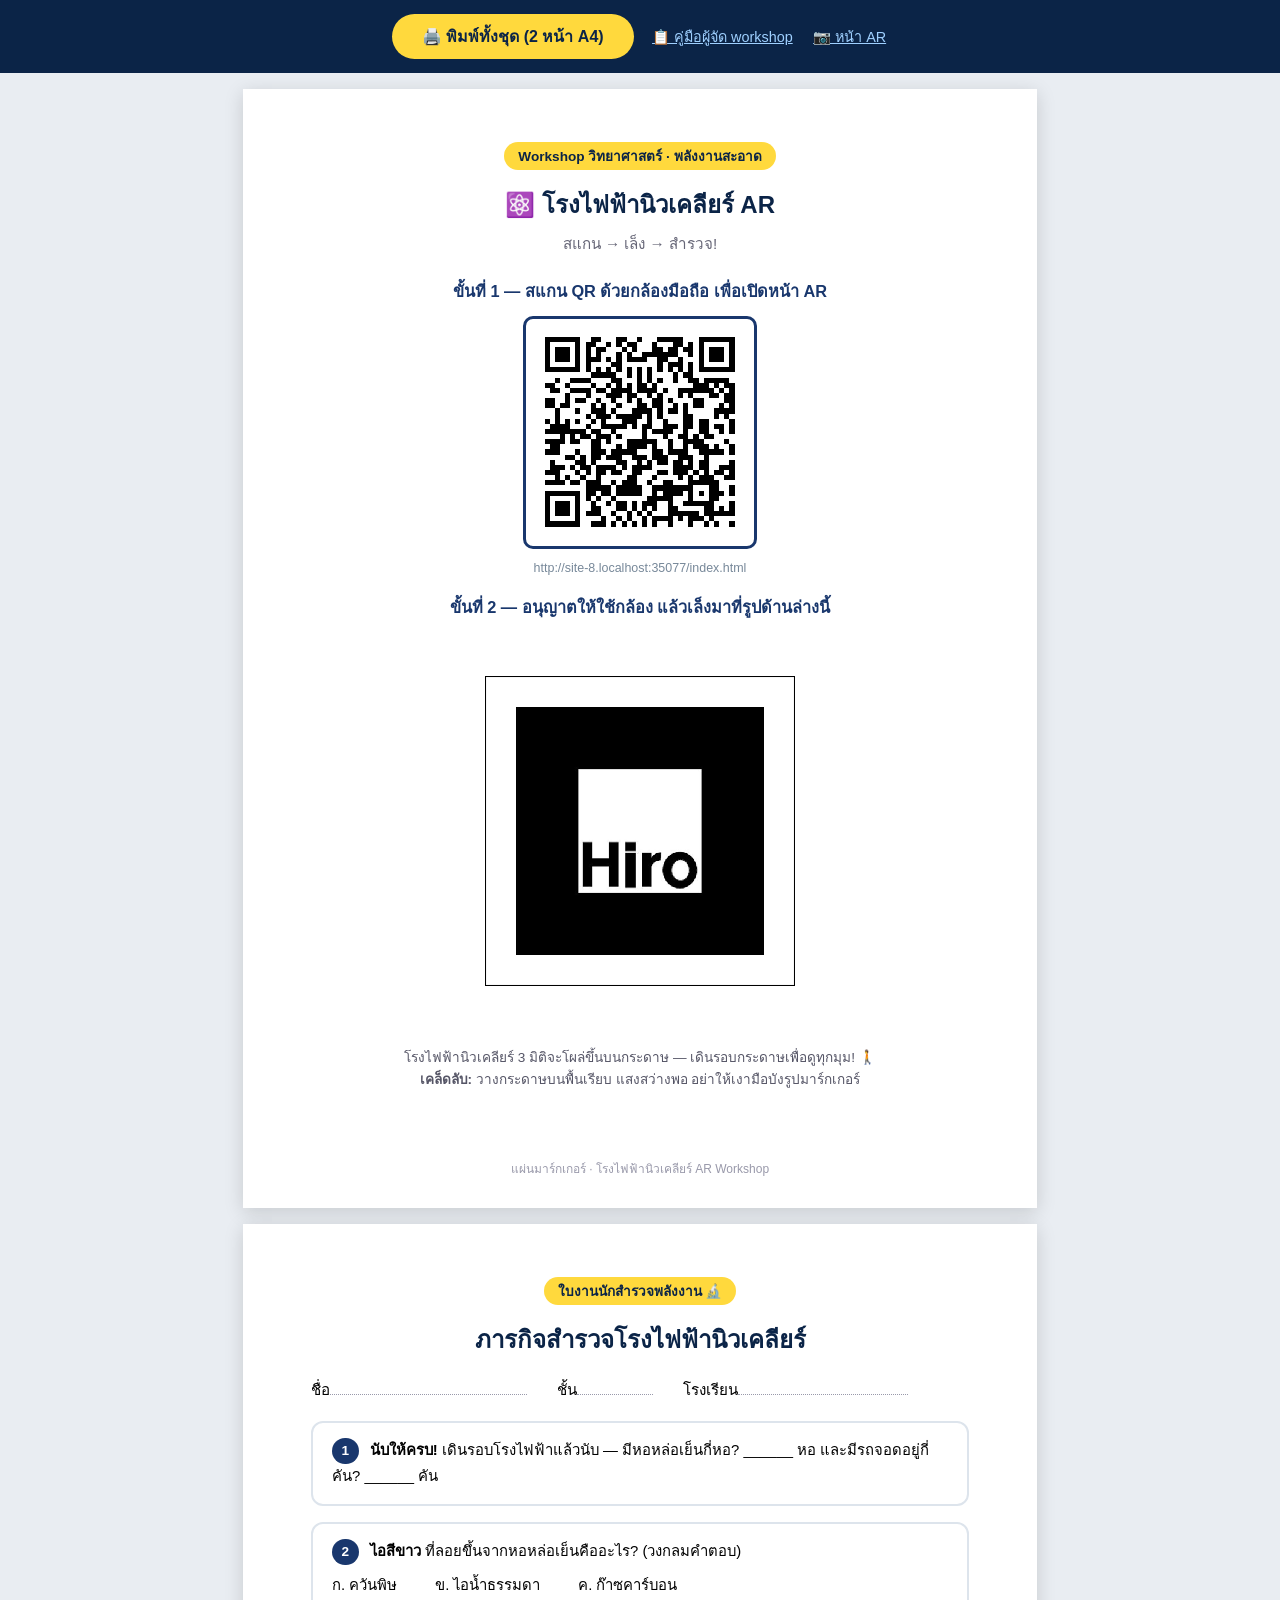
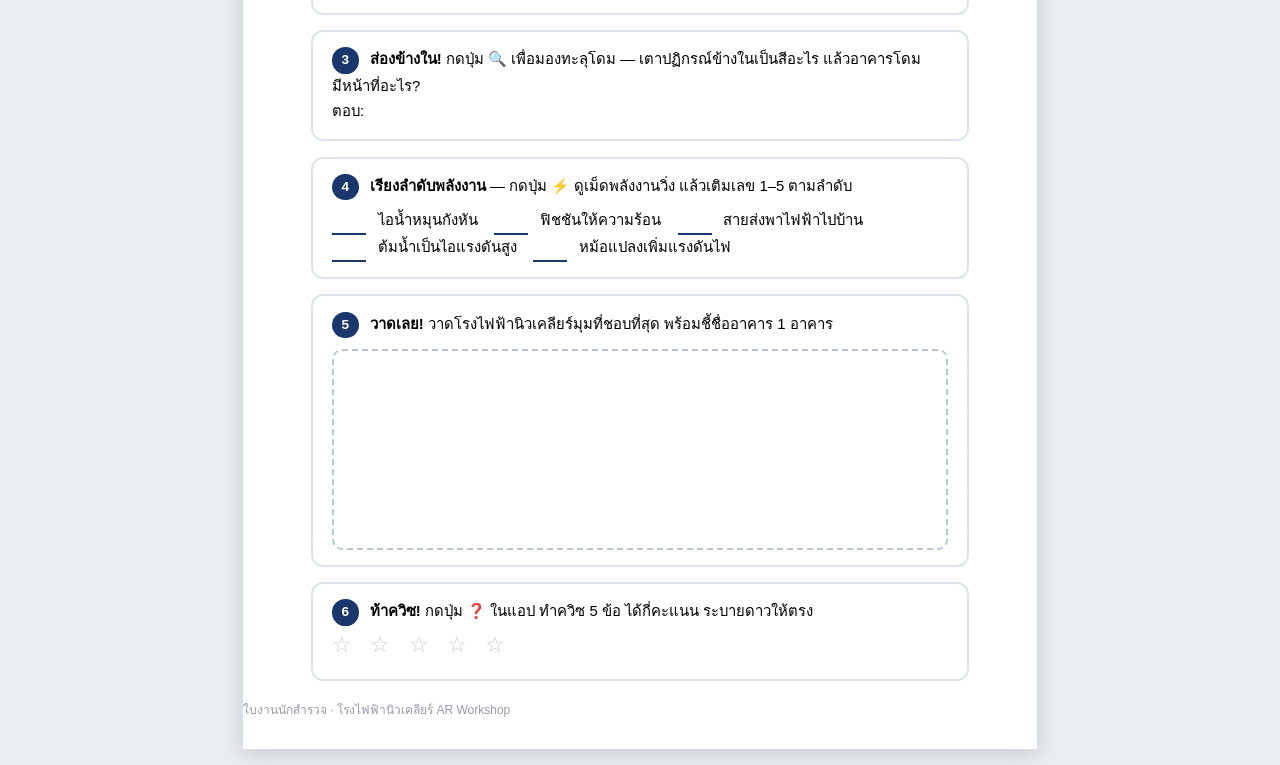
==== print.html @ 05c36715 "AR nuclear power plant science workshop (Thai WebAR) - index.html: marker-based AR experience (A-Fra" ====
<!DOCTYPE html>
<html lang="th">
<head>
  <meta charset="utf-8">
  <meta name="viewport" content="width=device-width, initial-scale=1">
  <title>พิมพ์แผ่นมาร์กเกอร์ + ใบงาน — โรงไฟฟ้านิวเคลียร์ AR</title>
  <script src="libs/qrcode.min.js"></script>
  <style>
    body { margin: 0; font-family: 'Segoe UI', Tahoma, sans-serif; background: #e9edf2; }

    .toolbar { text-align: center; padding: 14px; background: #0b2447; color: #fff; }
    .toolbar button {
      padding: 10px 30px; font-size: 1rem; font-weight: bold; border: none;
      border-radius: 30px; background: #ffd93d; color: #0b2447; cursor: pointer; margin: 0 6px;
    }
    .toolbar a { color: #9fd0ff; font-size: .9rem; margin: 0 8px; }
    .warn {
      max-width: 640px; margin: 12px auto; padding: 12px 16px; border-radius: 10px;
      background: #fff3cd; color: #7a5c00; font-size: .9rem; display: none;
    }

    .sheet {
      width: 210mm; min-height: 296mm; margin: 16px auto; background: #fff;
      box-shadow: 0 4px 18px rgba(0,0,0,.15); box-sizing: border-box;
      padding: 14mm 18mm; text-align: center; page-break-after: always; position: relative;
    }
    .sheet h1 { font-size: 1.5rem; color: #0b2447; margin: 0 0 2mm; }
    .sheet .sub { color: #667; margin: 0 0 6mm; font-size: .95rem; }
    .badge {
      display: inline-block; background: #ffd93d; color: #0b2447; font-weight: bold;
      border-radius: 20px; padding: 3px 14px; font-size: .85rem; margin-bottom: 4mm;
    }
    .step { font-size: 1.02rem; font-weight: bold; color: #19376d; margin: 5mm 0 3mm; }

    #qrcode { display: inline-block; padding: 5mm; border: 3px solid #19376d; border-radius: 10px; }
    #qrcode img, #qrcode canvas { display: block; }
    .url { font-size: .78rem; color: #789; word-break: break-all; margin-top: 2mm; }

    .marker-wrap { display: inline-block; padding: 12mm; background: #fff; } /* ขอบขาวจำเป็นต่อการตรวจจับ */
    .marker-wrap img { width: 82mm; height: 82mm; image-rendering: pixelated; display: block; }
    .note { font-size: .85rem; color: #556; margin-top: 3mm; line-height: 1.65; }
    .footer { position: absolute; bottom: 8mm; left: 0; right: 0; font-size: .75rem; color: #99a; }

    /* ===== ใบงาน ===== */
    .worksheet { text-align: left; }
    .worksheet h1 { text-align: center; }
    .idline { display: flex; gap: 8mm; margin: 5mm 0; font-size: .95rem; }
    .idline .blank { flex: 1; border-bottom: 1.5px dotted #99a; }
    .task {
      border: 2px solid #dde4ec; border-radius: 12px; padding: 4mm 5mm; margin: 4mm 0;
      font-size: .93rem; line-height: 1.7;
    }
    .task b.no {
      display: inline-block; background: #19376d; color: #fff; border-radius: 50%;
      width: 7mm; height: 7mm; text-align: center; line-height: 7mm; margin-right: 3mm; font-size: .85rem;
    }
    .drawbox { border: 2px dashed #b8c4d4; border-radius: 10px; height: 52mm; margin-top: 3mm; }
    .choices span { display: inline-block; margin-right: 10mm; }
    .orderline { margin-top: 2mm; }
    .orderline .slot {
      display: inline-block; width: 9mm; border-bottom: 2px solid #19376d; text-align: center; margin-right: 2mm;
    }
    .starline { font-size: 1.4rem; letter-spacing: 6px; color: #ccc; }

    /* บังคับขนาดหน้ากระดาษ ไม่งั้น margin ของเบราว์เซอร์จะดันเนื้อหาล้นไปหน้าถัดไป */
    @page { size: A4; margin: 0; }
    @media print {
      .toolbar, .warn { display: none !important; }
      body { background: #fff; }
      .sheet { box-shadow: none; margin: 0; height: 296mm; min-height: 0; overflow: hidden; }
      .task { break-inside: avoid; page-break-inside: avoid; }
    }
  </style>
</head>
<body>

  <div class="toolbar">
    <button onclick="window.print()">🖨️ พิมพ์ทั้งชุด (2 หน้า A4)</button>
    <a href="workshop.html">📋 คู่มือผู้จัด workshop</a>
    <a href="index.html">📷 หน้า AR</a>
  </div>
  <div class="warn" id="fileWarn">
    ⚠️ หน้านี้ถูกเปิดจากไฟล์ในเครื่อง (file://) — QR code ที่ได้จะใช้กับมือถือไม่ได้
    กรุณา deploy ขึ้นเว็บก่อน (เช่น Vercel) แล้วเปิดหน้านี้จากลิงก์จริง
  </div>

  <!-- ===== หน้า 1: แผ่นมาร์กเกอร์ ===== -->
  <div class="sheet">
    <div class="badge">Workshop วิทยาศาสตร์ · พลังงานสะอาด</div>
    <h1>⚛️ โรงไฟฟ้านิวเคลียร์ AR</h1>
    <p class="sub">สแกน → เล็ง → สำรวจ!</p>

    <div class="step">ขั้นที่ 1 — สแกน QR ด้วยกล้องมือถือ เพื่อเปิดหน้า AR</div>
    <div id="qrcode"></div>
    <div class="url" id="urlText"></div>

    <div class="step">ขั้นที่ 2 — อนุญาตให้ใช้กล้อง แล้วเล็งมาที่รูปด้านล่างนี้</div>
    <div class="marker-wrap">
      <img src="assets/hiro.png" alt="Hiro AR marker">
    </div>
    <div class="note">
      โรงไฟฟ้านิวเคลียร์ 3 มิติจะโผล่ขึ้นบนกระดาษ — เดินรอบกระดาษเพื่อดูทุกมุม! 🚶<br>
      <b>เคล็ดลับ:</b> วางกระดาษบนพื้นเรียบ แสงสว่างพอ อย่าให้เงามือบังรูปมาร์กเกอร์
    </div>
    <div class="footer">แผ่นมาร์กเกอร์ · โรงไฟฟ้านิวเคลียร์ AR Workshop</div>
  </div>

  <!-- ===== หน้า 2: ใบงานนักสำรวจ ===== -->
  <div class="sheet worksheet">
    <div style="text-align:center"><div class="badge">ใบงานนักสำรวจพลังงาน 🔬</div></div>
    <h1>ภารกิจสำรวจโรงไฟฟ้านิวเคลียร์</h1>
    <div class="idline">
      <span>ชื่อ<span class="blank" style="display:inline-block; width:52mm"></span></span>
      <span>ชั้น<span class="blank" style="display:inline-block; width:20mm"></span></span>
      <span>โรงเรียน<span class="blank" style="display:inline-block; width:45mm"></span></span>
    </div>

    <div class="task">
      <b class="no">1</b><b>นับให้ครบ!</b> เดินรอบโรงไฟฟ้าแล้วนับ — มีหอหล่อเย็นกี่หอ? ______ หอ
      และมีรถจอดอยู่กี่คัน? ______ คัน
    </div>

    <div class="task">
      <b class="no">2</b><b>ไอสีขาว</b> ที่ลอยขึ้นจากหอหล่อเย็นคืออะไร? (วงกลมคำตอบ)
      <div class="choices" style="margin-top:2mm">
        <span>ก. ควันพิษ</span><span>ข. ไอน้ำธรรมดา</span><span>ค. ก๊าซคาร์บอน</span>
      </div>
    </div>

    <div class="task">
      <b class="no">3</b><b>ส่องข้างใน!</b> กดปุ่ม 🔍 เพื่อมองทะลุโดม — เตาปฏิกรณ์ข้างในเป็นสีอะไร
      แล้วอาคารโดมมีหน้าที่อะไร?<br>
      ตอบ: <span class="blank" style="display:inline-block; width:120mm"></span>
    </div>

    <div class="task">
      <b class="no">4</b><b>เรียงลำดับพลังงาน</b> — กดปุ่ม ⚡ ดูเม็ดพลังงานวิ่ง แล้วเติมเลข 1–5 ตามลำดับ
      <div class="orderline">
        <span class="slot">&nbsp;</span> ไอน้ำหมุนกังหัน &nbsp;&nbsp;
        <span class="slot">&nbsp;</span> ฟิชชันให้ความร้อน &nbsp;&nbsp;
        <span class="slot">&nbsp;</span> สายส่งพาไฟฟ้าไปบ้าน<br style="line-height:2.2">
        <span class="slot">&nbsp;</span> ต้มน้ำเป็นไอแรงดันสูง &nbsp;&nbsp;
        <span class="slot">&nbsp;</span> หม้อแปลงเพิ่มแรงดันไฟ
      </div>
    </div>

    <div class="task">
      <b class="no">5</b><b>วาดเลย!</b> วาดโรงไฟฟ้านิวเคลียร์มุมที่ชอบที่สุด พร้อมชี้ชื่ออาคาร 1 อาคาร
      <div class="drawbox"></div>
    </div>

    <div class="task">
      <b class="no">6</b><b>ท้าควิซ!</b> กดปุ่ม ❓ ในแอป ทำควิซ 5 ข้อ ได้กี่คะแนน ระบายดาวให้ตรง
      <div class="starline">☆ ☆ ☆ ☆ ☆</div>
    </div>

    <div class="footer">ใบงานนักสำรวจ · โรงไฟฟ้านิวเคลียร์ AR Workshop</div>
  </div>

  <script>
    var arUrl = new URL('index.html', window.location.href).href;

    if (window.location.protocol === 'file:') {
      document.getElementById('fileWarn').style.display = 'block';
    }

    new QRCode(document.getElementById('qrcode'), {
      text: arUrl,
      width: 190,
      height: 190,
      correctLevel: QRCode.CorrectLevel.H
    });
    document.getElementById('urlText').textContent = arUrl;
  </script>
</body>
</html>
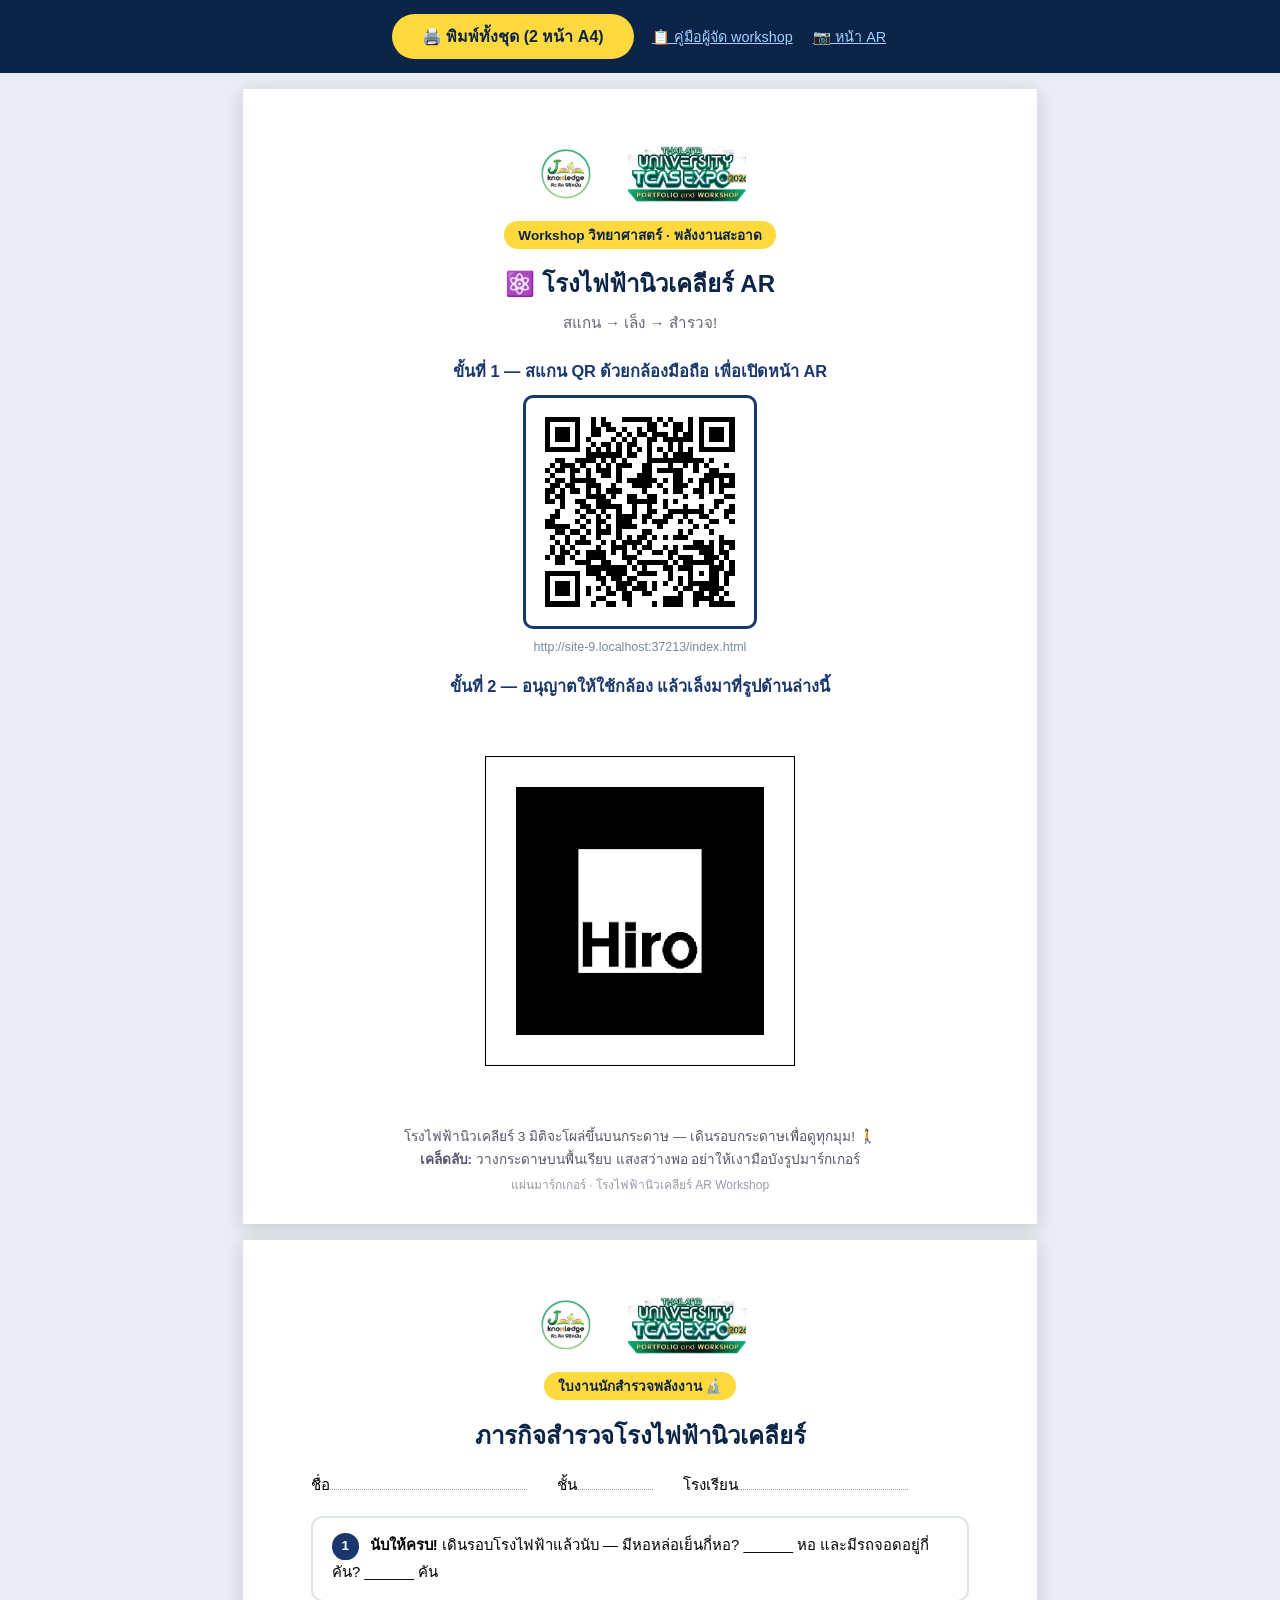
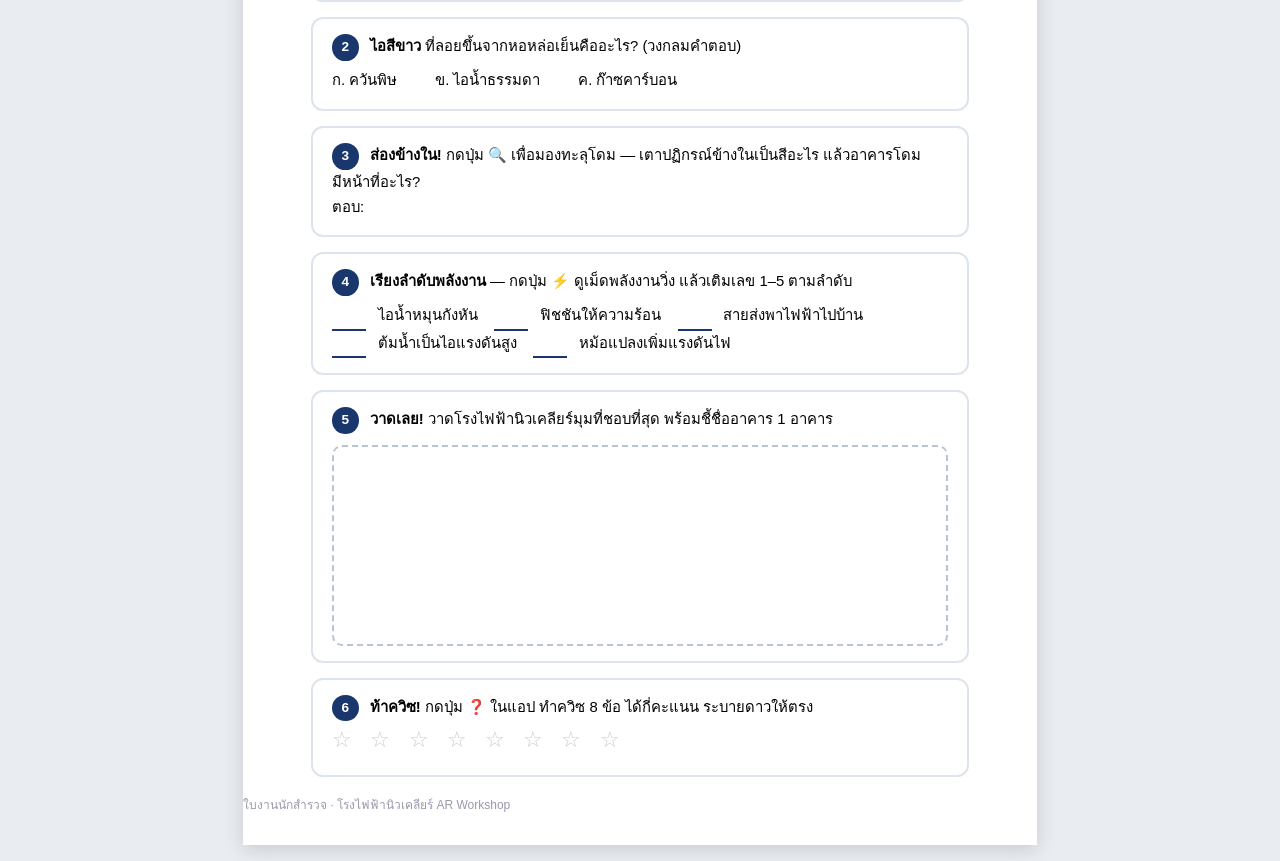
==== commit 97b560d6: "Deepen lessons, add AR pinch-zoom, brand with event + JKnowledge logos - Learn mode expanded 6 -> 9 " ====
--- a/print.html
+++ b/print.html
@@ -25,6 +25,11 @@
       padding: 14mm 18mm; text-align: center; page-break-after: always; position: relative;
     }
     .sheet h1 { font-size: 1.5rem; color: #0b2447; margin: 0 0 2mm; }
+    .sheetLogos {
+      display: flex; align-items: center; justify-content: center; gap: 8mm; margin-bottom: 4mm;
+    }
+    .sheetLogos .jk { width: 17mm; height: 17mm; }
+    .sheetLogos .expo { height: 15mm; width: auto; }
     .sheet .sub { color: #667; margin: 0 0 6mm; font-size: .95rem; }
     .badge {
       display: inline-block; background: #ffd93d; color: #0b2447; font-weight: bold;
@@ -86,6 +91,10 @@
 
   <!-- ===== หน้า 1: แผ่นมาร์กเกอร์ ===== -->
   <div class="sheet">
+    <div class="sheetLogos">
+      <img class="jk" src="assets/logo-jk.png" alt="JKnowledge">
+      <img class="expo" src="assets/logo-expo.png" alt="Thailand University TCAS Expo">
+    </div>
     <div class="badge">Workshop วิทยาศาสตร์ · พลังงานสะอาด</div>
     <h1>⚛️ โรงไฟฟ้านิวเคลียร์ AR</h1>
     <p class="sub">สแกน → เล็ง → สำรวจ!</p>
@@ -107,6 +116,10 @@
 
   <!-- ===== หน้า 2: ใบงานนักสำรวจ ===== -->
   <div class="sheet worksheet">
+    <div class="sheetLogos">
+      <img class="jk" src="assets/logo-jk.png" alt="JKnowledge">
+      <img class="expo" src="assets/logo-expo.png" alt="Thailand University TCAS Expo">
+    </div>
     <div style="text-align:center"><div class="badge">ใบงานนักสำรวจพลังงาน 🔬</div></div>
     <h1>ภารกิจสำรวจโรงไฟฟ้านิวเคลียร์</h1>
     <div class="idline">
@@ -150,8 +163,8 @@
     </div>
 
     <div class="task">
-      <b class="no">6</b><b>ท้าควิซ!</b> กดปุ่ม ❓ ในแอป ทำควิซ 5 ข้อ ได้กี่คะแนน ระบายดาวให้ตรง
-      <div class="starline">☆ ☆ ☆ ☆ ☆</div>
+      <b class="no">6</b><b>ท้าควิซ!</b> กดปุ่ม ❓ ในแอป ทำควิซ 8 ข้อ ได้กี่คะแนน ระบายดาวให้ตรง
+      <div class="starline">☆ ☆ ☆ ☆ ☆ ☆ ☆ ☆</div>
     </div>
 
     <div class="footer">ใบงานนักสำรวจ · โรงไฟฟ้านิวเคลียร์ AR Workshop</div>
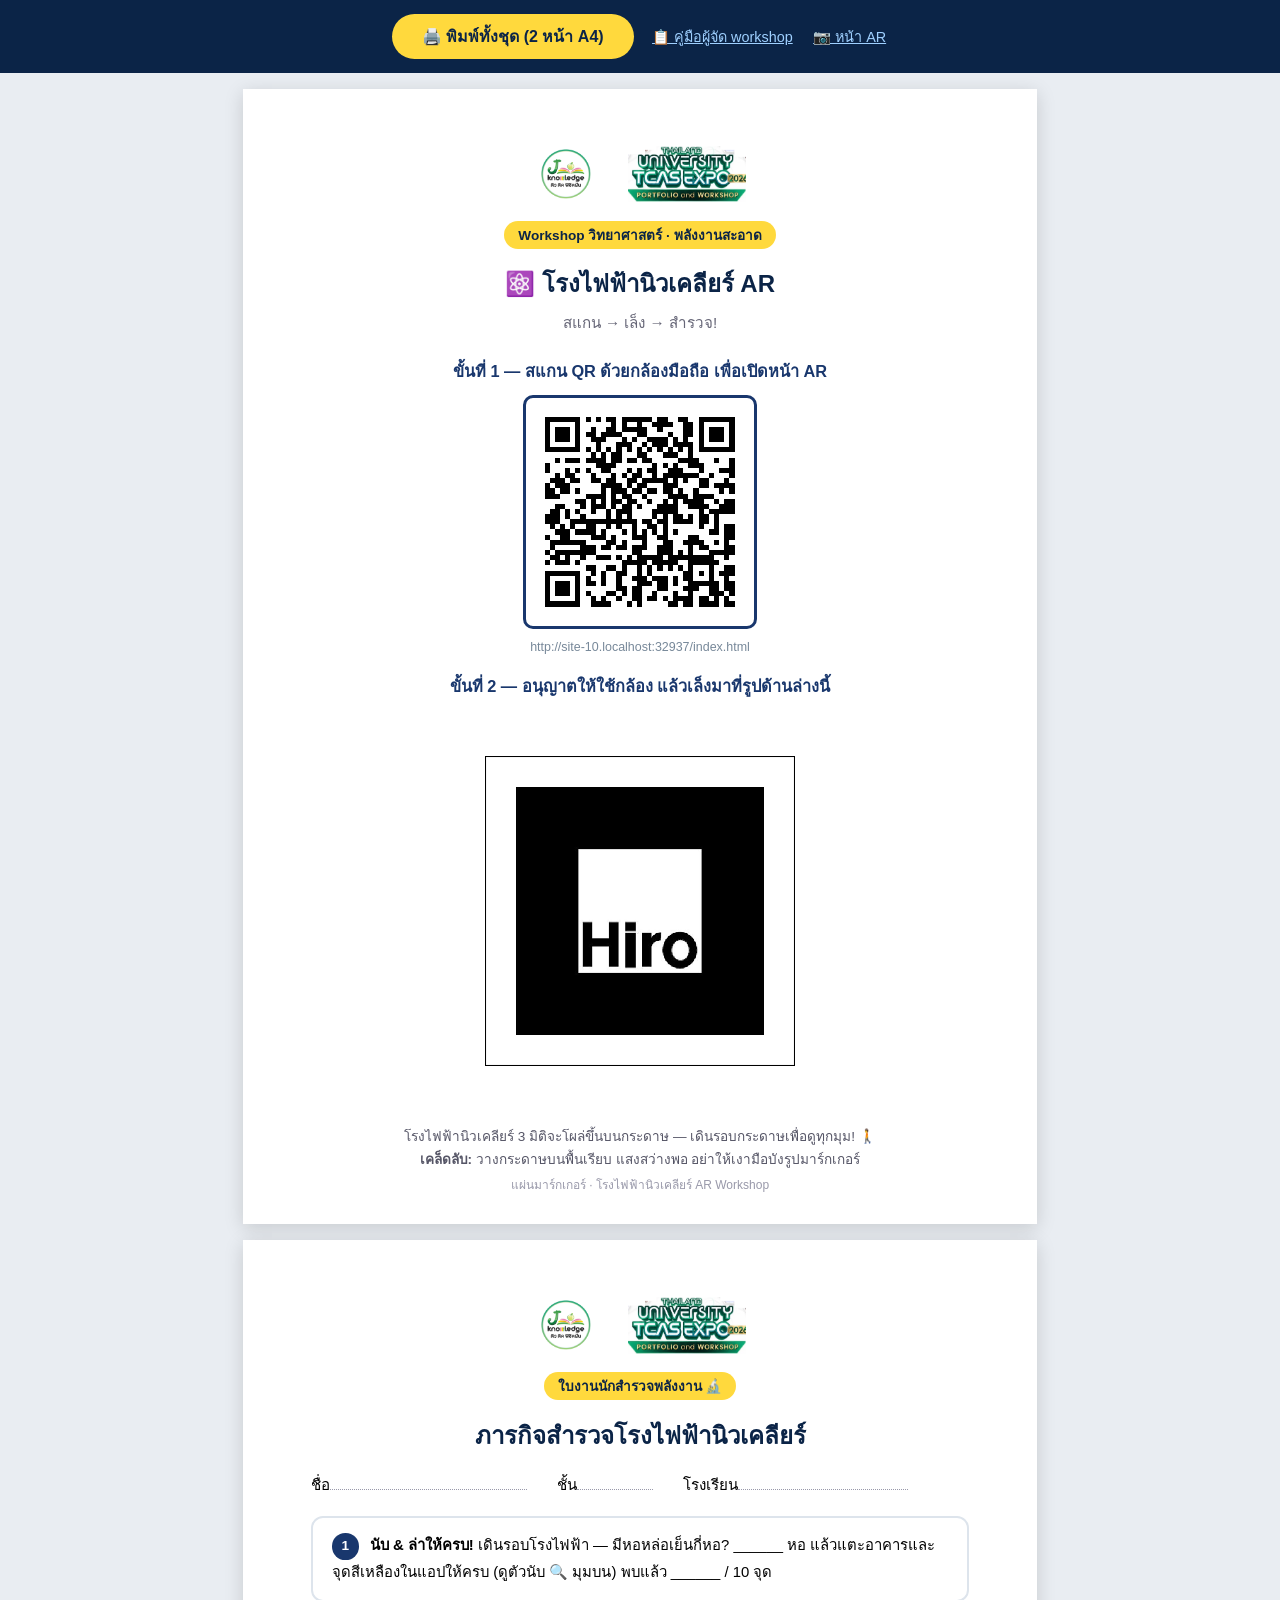
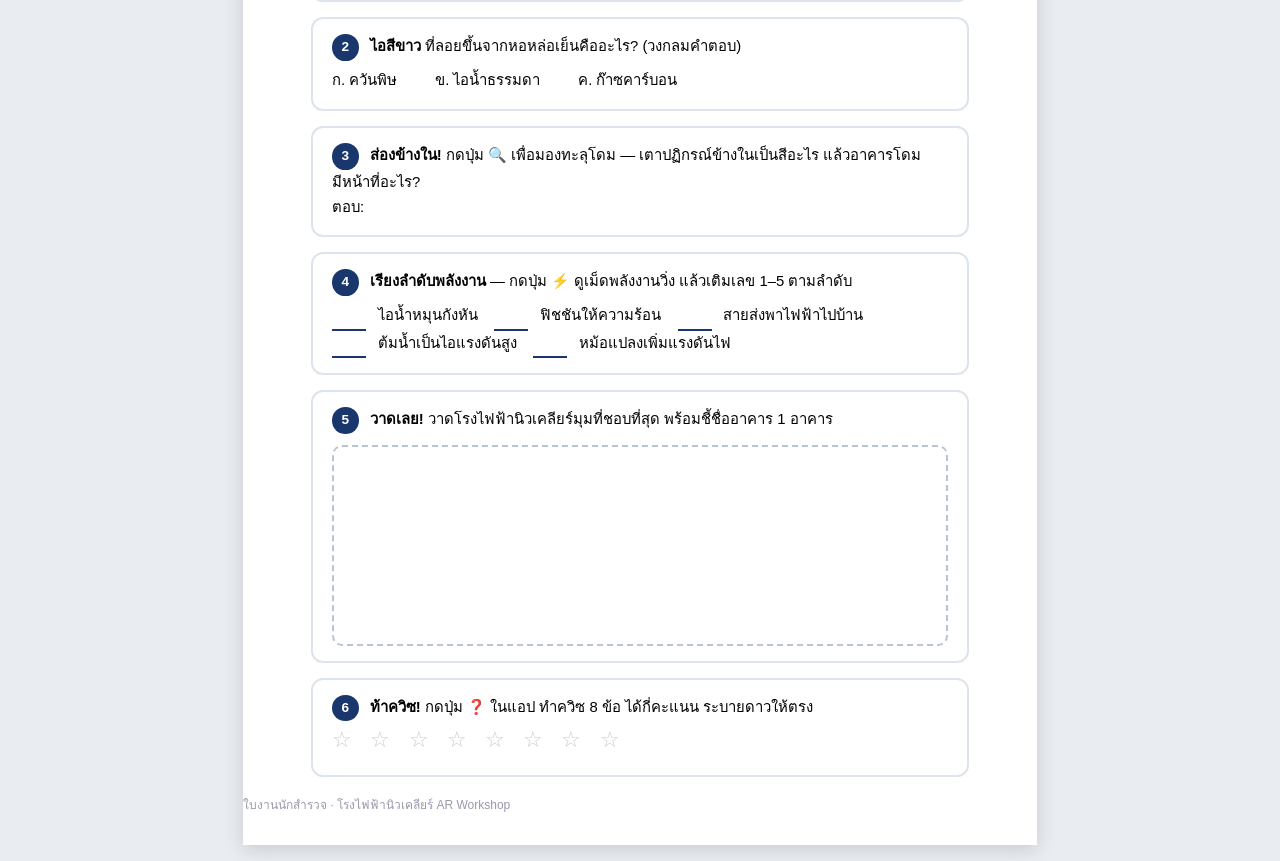
==== commit d6310394: "Add discovery game: track & celebrate finding all 10 points - Top-center '🔍 X/10' counter increments" ====
--- a/print.html
+++ b/print.html
@@ -129,8 +129,8 @@
     </div>
 
     <div class="task">
-      <b class="no">1</b><b>นับให้ครบ!</b> เดินรอบโรงไฟฟ้าแล้วนับ — มีหอหล่อเย็นกี่หอ? ______ หอ
-      และมีรถจอดอยู่กี่คัน? ______ คัน
+      <b class="no">1</b><b>นับ &amp; ล่าให้ครบ!</b> เดินรอบโรงไฟฟ้า — มีหอหล่อเย็นกี่หอ? ______ หอ
+      แล้วแตะอาคารและจุดสีเหลืองในแอปให้ครบ (ดูตัวนับ 🔍 มุมบน) พบแล้ว ______ / 10 จุด
     </div>
 
     <div class="task">
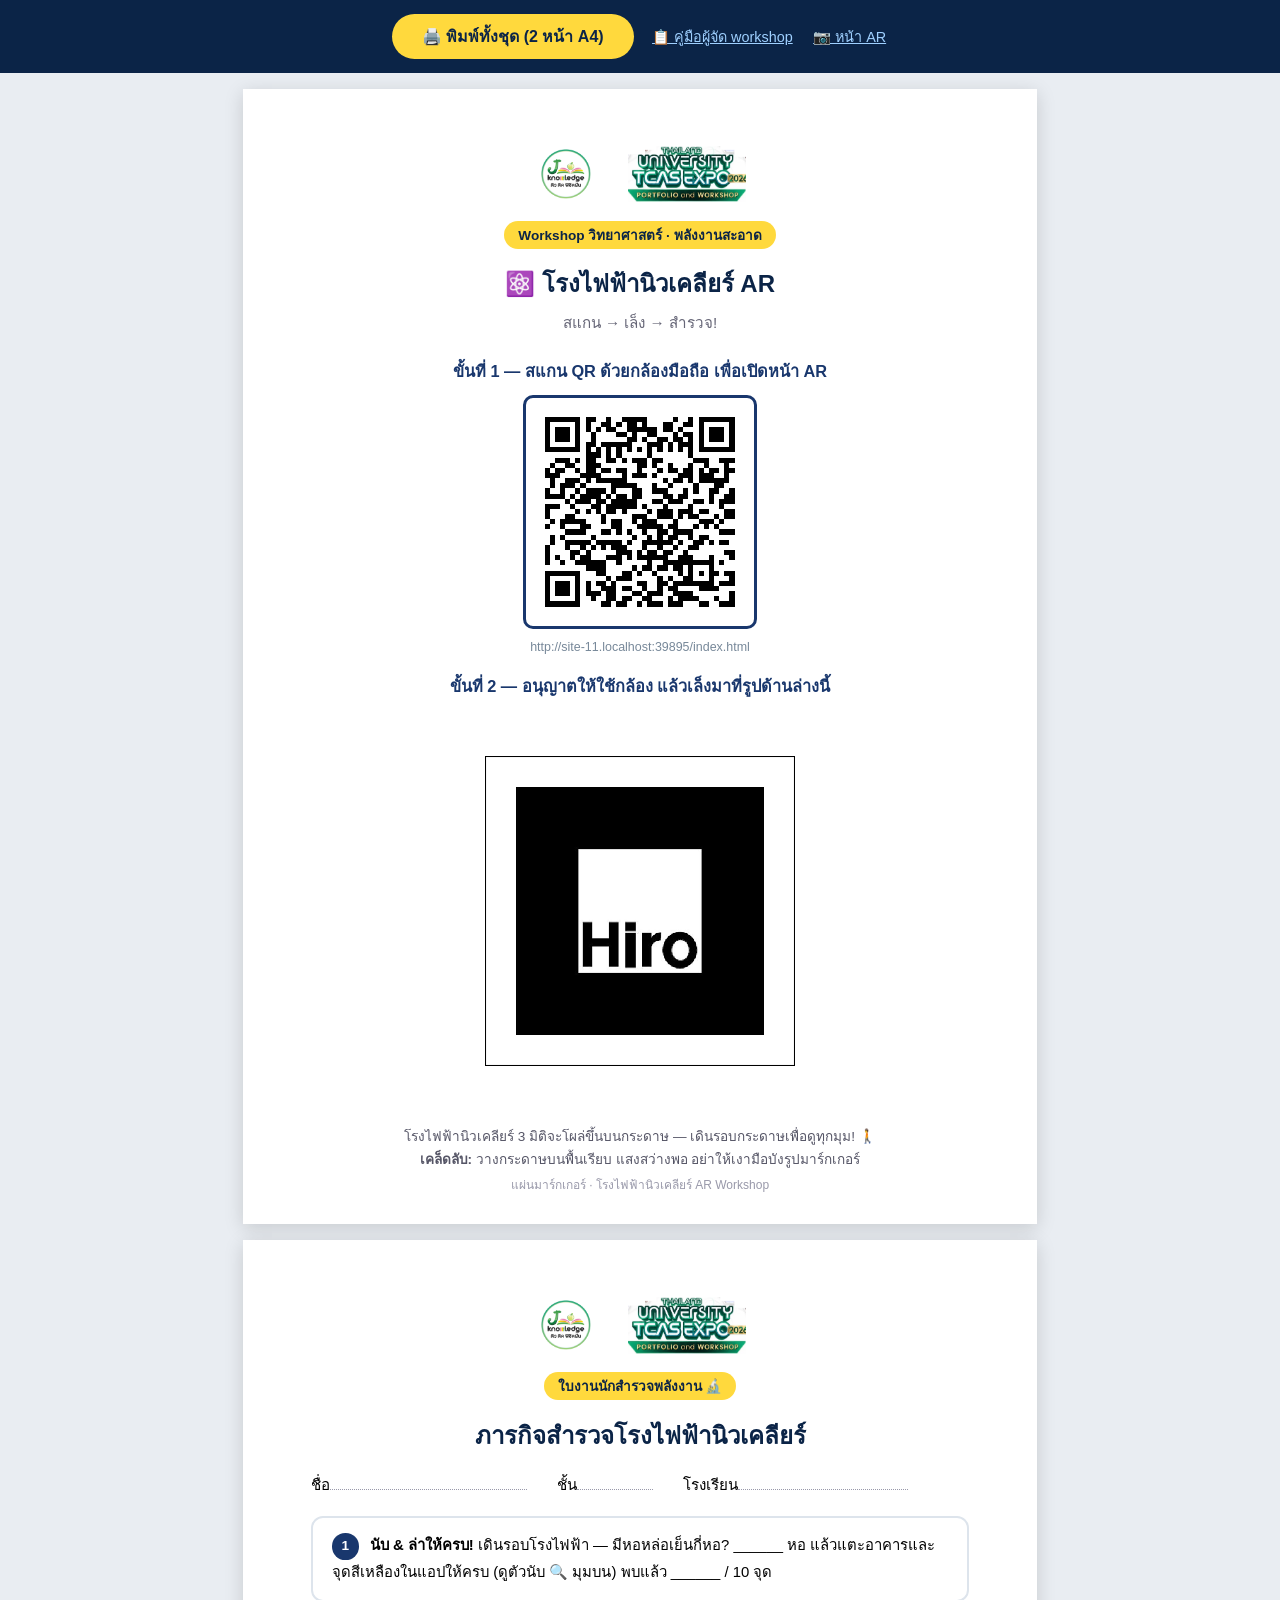
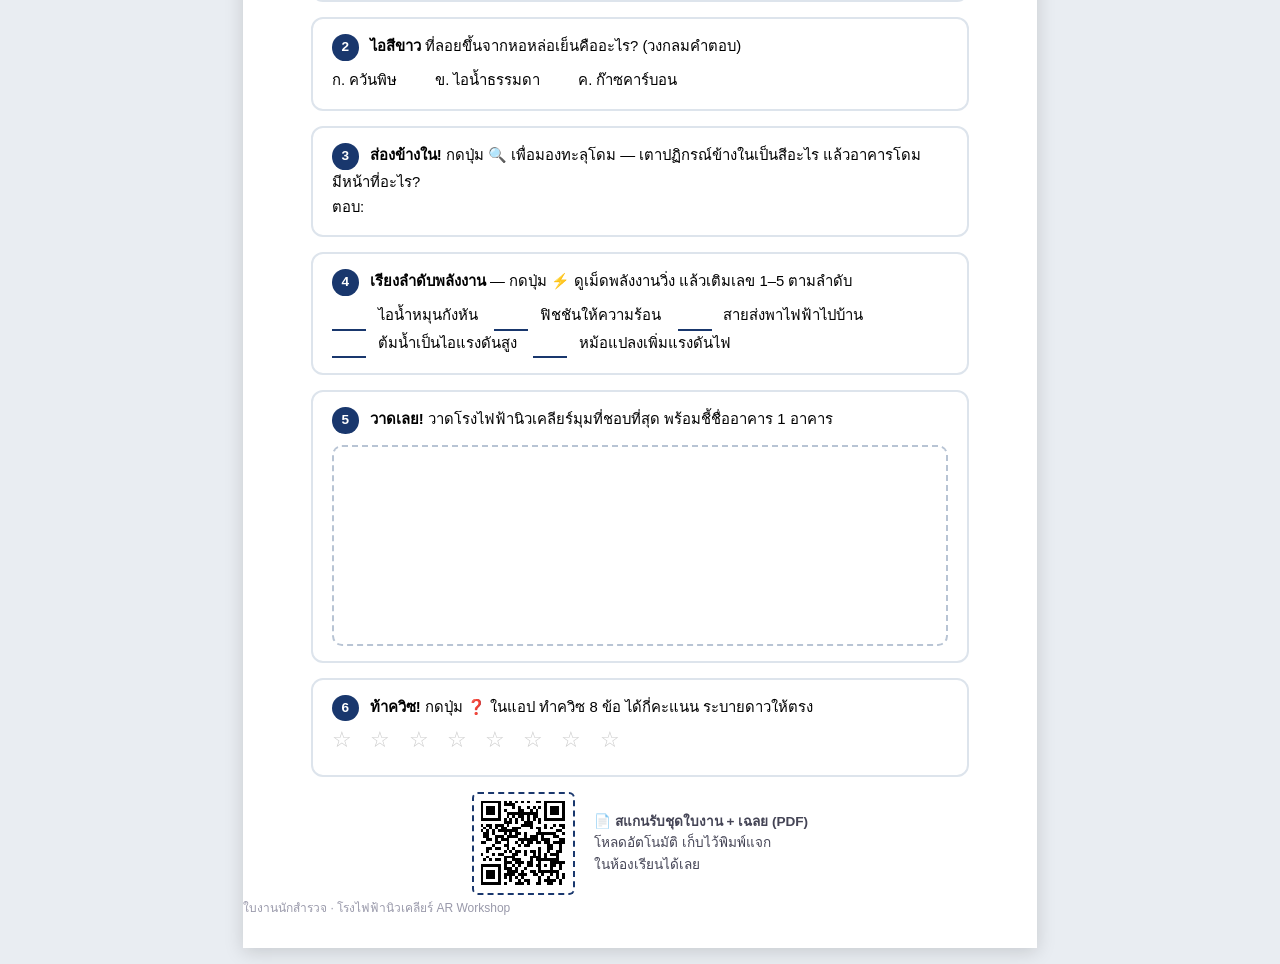
==== commit 4c9e309e: "QR that auto-downloads the workshop PDF pack - pack.html: print source for the take-home pack (works" ====
--- a/print.html
+++ b/print.html
@@ -167,6 +167,15 @@
       <div class="starline">☆ ☆ ☆ ☆ ☆ ☆ ☆ ☆</div>
     </div>
 
+    <!-- QR รับชุดใบงาน+เฉลยเป็น PDF (ดาวน์โหลดอัตโนมัติ) -->
+    <div style="display:flex; align-items:center; justify-content:center; gap:5mm; margin-top:4mm;">
+      <div id="pdfQr" style="padding:2mm; border:2px dashed #19376d; border-radius:6px;"></div>
+      <div style="text-align:left; font-size:.85rem; color:#445; line-height:1.6; max-width:70mm;">
+        <b>📄 สแกนรับชุดใบงาน + เฉลย (PDF)</b><br>
+        โหลดอัตโนมัติ เก็บไว้พิมพ์แจก<br>ในห้องเรียนได้เลย
+      </div>
+    </div>
+
     <div class="footer">ใบงานนักสำรวจ · โรงไฟฟ้านิวเคลียร์ AR Workshop</div>
   </div>
 
@@ -184,6 +193,14 @@
       correctLevel: QRCode.CorrectLevel.H
     });
     document.getElementById('urlText').textContent = arUrl;
+
+    // QR ชุดใบงาน PDF (หน้า pdf.html เด้งดาวน์โหลดเอง)
+    new QRCode(document.getElementById('pdfQr'), {
+      text: new URL('pdf.html', window.location.href).href,
+      width: 84,
+      height: 84,
+      correctLevel: QRCode.CorrectLevel.M
+    });
   </script>
 </body>
 </html>
